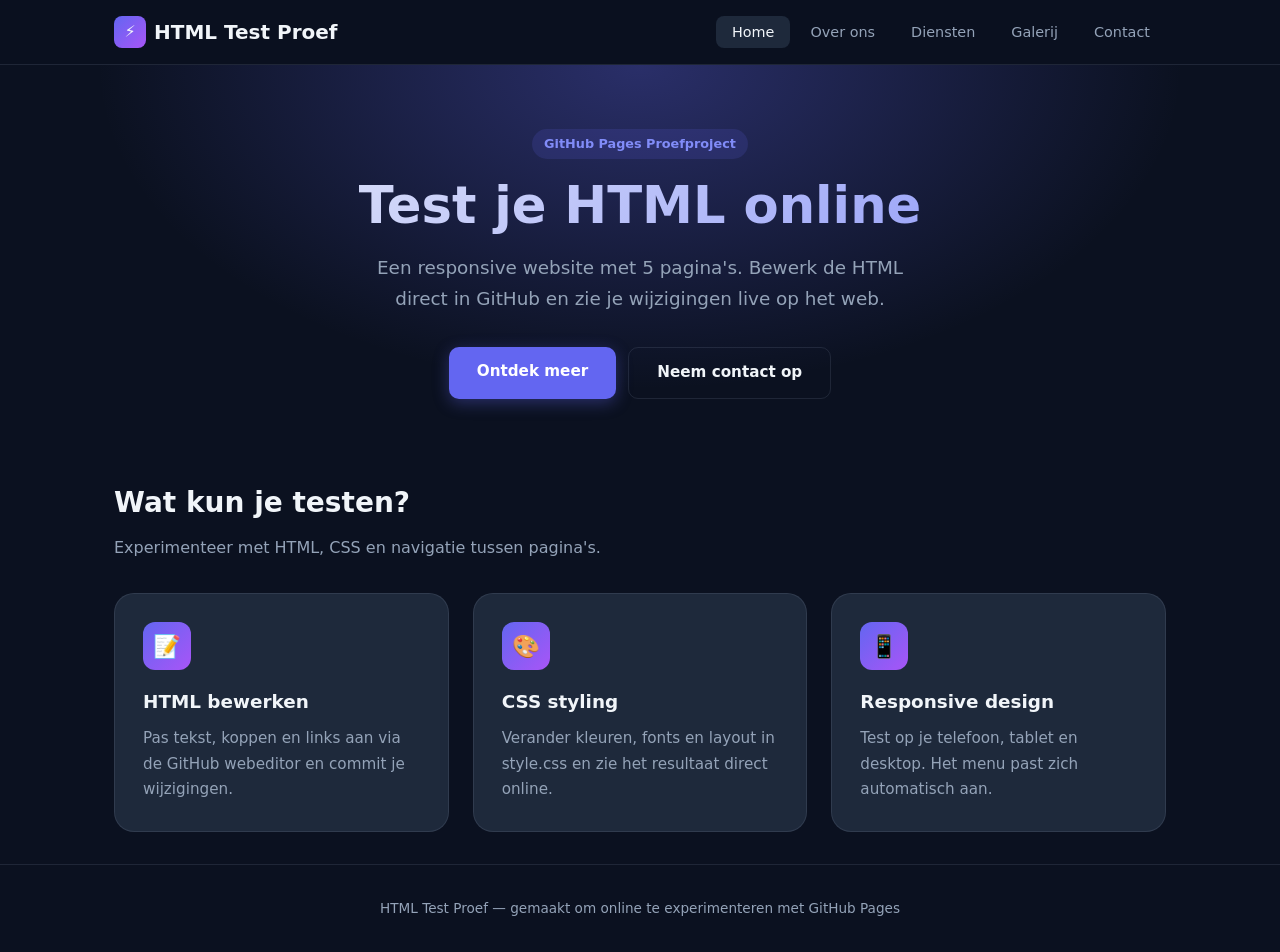
==== index.html @ ba9713c1 "Voeg responsive HTML test proefproject toe met 5 paginas Co-authored-by: Cursor <cursoragent@cursor." ====
<!DOCTYPE html>
<html lang="nl">
<head>
  <meta charset="UTF-8">
  <meta name="viewport" content="width=device-width, initial-scale=1.0">
  <title>Home — HTML Test Proef</title>
  <link rel="stylesheet" href="style.css">
</head>
<body>

  <header class="site-header">
    <nav class="nav-container">
      <a href="index.html" class="logo">
        <span class="logo-icon">⚡</span>
        HTML Test Proef
      </a>
      <button class="nav-toggle" aria-label="Menu">☰</button>
      <ul class="nav-links">
        <li><a href="index.html">Home</a></li>
        <li><a href="pagina2.html">Over ons</a></li>
        <li><a href="pagina3.html">Diensten</a></li>
        <li><a href="pagina4.html">Galerij</a></li>
        <li><a href="pagina5.html">Contact</a></li>
      </ul>
    </nav>
  </header>

  <main>
    <section class="hero">
      <span class="badge">GitHub Pages Proefproject</span>
      <h1>Test je HTML online</h1>
      <p>Een responsive website met 5 pagina's. Bewerk de HTML direct in GitHub en zie je wijzigingen live op het web.</p>
      <div class="btn-group">
        <a href="pagina2.html" class="btn">Ontdek meer</a>
        <a href="pagina5.html" class="btn btn-outline">Neem contact op</a>
      </div>
    </section>

    <section class="container">
      <h2 class="section-title">Wat kun je testen?</h2>
      <p class="section-subtitle">Experimenteer met HTML, CSS en navigatie tussen pagina's.</p>

      <div class="cards">
        <div class="card">
          <div class="card-icon">📝</div>
          <h3>HTML bewerken</h3>
          <p>Pas tekst, koppen en links aan via de GitHub webeditor en commit je wijzigingen.</p>
        </div>
        <div class="card">
          <div class="card-icon">🎨</div>
          <h3>CSS styling</h3>
          <p>Verander kleuren, fonts en layout in style.css en zie het resultaat direct online.</p>
        </div>
        <div class="card">
          <div class="card-icon">📱</div>
          <h3>Responsive design</h3>
          <p>Test op je telefoon, tablet en desktop. Het menu past zich automatisch aan.</p>
        </div>
      </div>
    </section>
  </main>

  <footer class="site-footer">
    <p>HTML Test Proef — gemaakt om online te experimenteren met GitHub Pages</p>
  </footer>

  <script src="script.js"></script>
</body>
</html>
---- style.css ----
/* ===== Variables ===== */
:root {
  --bg: #0b1120;
  --bg-soft: #111827;
  --card: #1e293b;
  --card-hover: #273449;
  --accent: #6366f1;
  --accent-light: #818cf8;
  --accent-glow: rgba(99, 102, 241, 0.35);
  --success: #34d399;
  --text: #f1f5f9;
  --muted: #94a3b8;
  --border: rgba(148, 163, 184, 0.15);
  --radius: 12px;
  --radius-lg: 20px;
  --shadow: 0 4px 24px rgba(0, 0, 0, 0.3);
  --transition: 0.25s ease;
}

/* ===== Reset & Base ===== */
*,
*::before,
*::after {
  margin: 0;
  padding: 0;
  box-sizing: border-box;
}

html {
  scroll-behavior: smooth;
}

body {
  font-family: 'Segoe UI', system-ui, -apple-system, sans-serif;
  background: var(--bg);
  color: var(--text);
  line-height: 1.7;
  min-height: 100vh;
  display: flex;
  flex-direction: column;
}

a {
  color: var(--accent-light);
  text-decoration: none;
  transition: color var(--transition);
}

a:hover {
  color: var(--text);
}

img {
  max-width: 100%;
  display: block;
}

/* ===== Header & Navigation ===== */
.site-header {
  position: sticky;
  top: 0;
  z-index: 100;
  background: rgba(11, 17, 32, 0.85);
  backdrop-filter: blur(12px);
  border-bottom: 1px solid var(--border);
}

.nav-container {
  max-width: 1100px;
  margin: 0 auto;
  padding: 0 1.5rem;
  display: flex;
  align-items: center;
  justify-content: space-between;
  height: 64px;
}

.logo {
  font-size: 1.25rem;
  font-weight: 700;
  color: var(--text);
  display: flex;
  align-items: center;
  gap: 0.5rem;
}

.logo-icon {
  width: 32px;
  height: 32px;
  background: linear-gradient(135deg, var(--accent), #a855f7);
  border-radius: 8px;
  display: flex;
  align-items: center;
  justify-content: center;
  font-size: 1rem;
}

.nav-links {
  display: flex;
  gap: 0.25rem;
  list-style: none;
}

.nav-links a {
  color: var(--muted);
  padding: 0.5rem 1rem;
  border-radius: 8px;
  font-size: 0.9rem;
  font-weight: 500;
  transition: all var(--transition);
}

.nav-links a:hover,
.nav-links a.active {
  color: var(--text);
  background: var(--card);
}

.nav-toggle {
  display: none;
  background: none;
  border: none;
  color: var(--text);
  font-size: 1.5rem;
  cursor: pointer;
  padding: 0.25rem;
}

/* ===== Main Content ===== */
main {
  flex: 1;
}

.container {
  max-width: 1100px;
  margin: 0 auto;
  padding: 2rem 1.5rem;
}

/* ===== Hero Section ===== */
.hero {
  text-align: center;
  padding: 4rem 1.5rem 3rem;
  background: radial-gradient(ellipse at 50% 0%, var(--accent-glow), transparent 60%);
}

.hero h1 {
  font-size: clamp(2rem, 5vw, 3.2rem);
  font-weight: 800;
  line-height: 1.2;
  margin-bottom: 1rem;
  background: linear-gradient(135deg, var(--text), var(--accent-light));
  -webkit-background-clip: text;
  -webkit-text-fill-color: transparent;
  background-clip: text;
}

.hero p {
  color: var(--muted);
  font-size: 1.15rem;
  max-width: 560px;
  margin: 0 auto 2rem;
}

.btn {
  display: inline-block;
  padding: 0.75rem 1.75rem;
  background: var(--accent);
  color: white;
  border-radius: 10px;
  font-weight: 600;
  font-size: 0.95rem;
  border: none;
  cursor: pointer;
  transition: all var(--transition);
  box-shadow: 0 4px 16px var(--accent-glow);
}

.btn:hover {
  background: var(--accent-light);
  color: white;
  transform: translateY(-2px);
  box-shadow: 0 6px 24px var(--accent-glow);
}

.btn-outline {
  background: transparent;
  border: 1px solid var(--border);
  box-shadow: none;
  color: var(--text);
  margin-left: 0.75rem;
}

.btn-outline:hover {
  background: var(--card);
  border-color: var(--accent);
  color: var(--text);
}

/* ===== Cards Grid ===== */
.section-title {
  font-size: 1.75rem;
  font-weight: 700;
  margin-bottom: 0.5rem;
}

.section-subtitle {
  color: var(--muted);
  margin-bottom: 2rem;
}

.cards {
  display: grid;
  grid-template-columns: repeat(auto-fit, minmax(280px, 1fr));
  gap: 1.5rem;
}

.card {
  background: var(--card);
  border: 1px solid var(--border);
  border-radius: var(--radius-lg);
  padding: 1.75rem;
  transition: all var(--transition);
}

.card:hover {
  background: var(--card-hover);
  transform: translateY(-4px);
  box-shadow: var(--shadow);
}

.card-icon {
  width: 48px;
  height: 48px;
  background: linear-gradient(135deg, var(--accent), #a855f7);
  border-radius: 12px;
  display: flex;
  align-items: center;
  justify-content: center;
  font-size: 1.4rem;
  margin-bottom: 1rem;
}

.card h3 {
  font-size: 1.15rem;
  margin-bottom: 0.5rem;
}

.card p {
  color: var(--muted);
  font-size: 0.95rem;
}

/* ===== Page Header (subpages) ===== */
.page-header {
  padding: 3rem 1.5rem 2rem;
  text-align: center;
  background: radial-gradient(ellipse at 50% 0%, var(--accent-glow), transparent 60%);
}

.page-header h1 {
  font-size: clamp(1.75rem, 4vw, 2.5rem);
  font-weight: 800;
  margin-bottom: 0.5rem;
}

.page-header p {
  color: var(--muted);
  max-width: 500px;
  margin: 0 auto;
}

/* ===== Gallery ===== */
.gallery {
  display: grid;
  grid-template-columns: repeat(auto-fit, minmax(240px, 1fr));
  gap: 1rem;
}

.gallery-item {
  aspect-ratio: 4 / 3;
  border-radius: var(--radius);
  overflow: hidden;
  position: relative;
  border: 1px solid var(--border);
}

.gallery-item .placeholder {
  width: 100%;
  height: 100%;
  display: flex;
  align-items: center;
  justify-content: center;
  font-size: 2.5rem;
  color: white;
  font-weight: 700;
}

.gallery-item:nth-child(1) .placeholder { background: linear-gradient(135deg, #6366f1, #8b5cf6); }
.gallery-item:nth-child(2) .placeholder { background: linear-gradient(135deg, #ec4899, #f43f5e); }
.gallery-item:nth-child(3) .placeholder { background: linear-gradient(135deg, #14b8a6, #06b6d4); }
.gallery-item:nth-child(4) .placeholder { background: linear-gradient(135deg, #f59e0b, #ef4444); }
.gallery-item:nth-child(5) .placeholder { background: linear-gradient(135deg, #3b82f6, #6366f1); }
.gallery-item:nth-child(6) .placeholder { background: linear-gradient(135deg, #a855f7, #ec4899); }

.gallery-caption {
  position: absolute;
  bottom: 0;
  left: 0;
  right: 0;
  padding: 0.75rem 1rem;
  background: linear-gradient(transparent, rgba(0, 0, 0, 0.7));
  font-size: 0.85rem;
}

/* ===== Contact Form ===== */
.form-group {
  margin-bottom: 1.25rem;
}

.form-group label {
  display: block;
  margin-bottom: 0.4rem;
  font-size: 0.9rem;
  font-weight: 500;
}

.form-group input,
.form-group textarea,
.form-group select {
  width: 100%;
  padding: 0.75rem 1rem;
  background: var(--bg-soft);
  border: 1px solid var(--border);
  border-radius: 10px;
  color: var(--text);
  font-family: inherit;
  font-size: 0.95rem;
  transition: border-color var(--transition);
}

.form-group input:focus,
.form-group textarea:focus,
.form-group select:focus {
  outline: none;
  border-color: var(--accent);
  box-shadow: 0 0 0 3px var(--accent-glow);
}

.form-group textarea {
  min-height: 120px;
  resize: vertical;
}

.form-card {
  max-width: 560px;
  margin: 0 auto;
  background: var(--card);
  border: 1px solid var(--border);
  border-radius: var(--radius-lg);
  padding: 2rem;
}

/* ===== Info List ===== */
.info-list {
  list-style: none;
  display: flex;
  flex-direction: column;
  gap: 1rem;
}

.info-list li {
  display: flex;
  align-items: center;
  gap: 1rem;
  padding: 1rem 1.25rem;
  background: var(--card);
  border: 1px solid var(--border);
  border-radius: var(--radius);
}

.info-list .icon {
  font-size: 1.3rem;
}

/* ===== Footer ===== */
.site-footer {
  border-top: 1px solid var(--border);
  padding: 2rem 1.5rem;
  text-align: center;
  color: var(--muted);
  font-size: 0.85rem;
}

.site-footer a {
  color: var(--accent-light);
}

/* ===== Badge ===== */
.badge {
  display: inline-block;
  padding: 0.25rem 0.75rem;
  background: rgba(99, 102, 241, 0.15);
  color: var(--accent-light);
  border-radius: 20px;
  font-size: 0.8rem;
  font-weight: 600;
  margin-bottom: 1rem;
}

/* ===== Responsive ===== */
@media (max-width: 768px) {
  .nav-toggle {
    display: block;
  }

  .nav-links {
    display: none;
    position: absolute;
    top: 64px;
    left: 0;
    right: 0;
    flex-direction: column;
    background: var(--bg-soft);
    border-bottom: 1px solid var(--border);
    padding: 0.75rem;
    gap: 0.25rem;
  }

  .nav-links.open {
    display: flex;
  }

  .nav-links a {
    padding: 0.75rem 1rem;
  }

  .btn-outline {
    margin-left: 0;
    margin-top: 0.75rem;
    display: block;
  }

  .hero {
    padding: 2.5rem 1.5rem 2rem;
  }

  .hero .btn-group {
    display: flex;
    flex-direction: column;
    gap: 0.75rem;
    align-items: center;
  }
}

@media (min-width: 769px) {
  .hero .btn-group {
    display: inline-flex;
    gap: 0;
  }
}
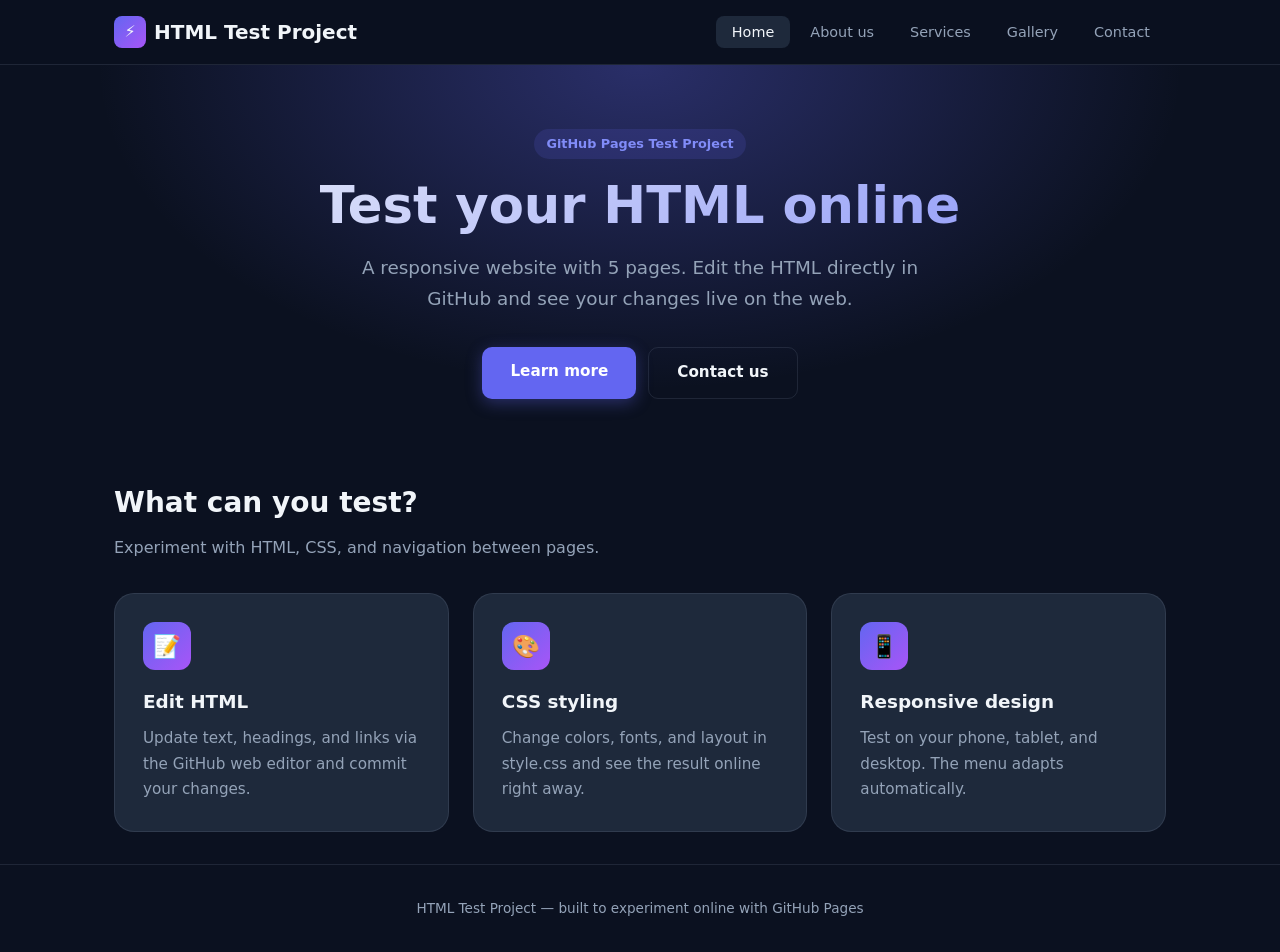
==== commit c794a282: "Translate entire project from Dutch to English - Update all 5 HTML pages with English content and na" ====
--- a/index.html
+++ b/index.html
@@ -1,9 +1,9 @@
 <!DOCTYPE html>
-<html lang="nl">
+<html lang="en">
 <head>
   <meta charset="UTF-8">
   <meta name="viewport" content="width=device-width, initial-scale=1.0">
-  <title>Home — HTML Test Proef</title>
+  <title>Home — HTML Test Project</title>
   <link rel="stylesheet" href="style.css">
 </head>
 <body>
@@ -12,14 +12,14 @@
     <nav class="nav-container">
       <a href="index.html" class="logo">
         <span class="logo-icon">⚡</span>
-        HTML Test Proef
+        HTML Test Project
       </a>
       <button class="nav-toggle" aria-label="Menu">☰</button>
       <ul class="nav-links">
         <li><a href="index.html">Home</a></li>
-        <li><a href="pagina2.html">Over ons</a></li>
-        <li><a href="pagina3.html">Diensten</a></li>
-        <li><a href="pagina4.html">Galerij</a></li>
+        <li><a href="pagina2.html">About us</a></li>
+        <li><a href="pagina3.html">Services</a></li>
+        <li><a href="pagina4.html">Gallery</a></li>
         <li><a href="pagina5.html">Contact</a></li>
       </ul>
     </nav>
@@ -27,41 +27,41 @@
 
   <main>
     <section class="hero">
-      <span class="badge">GitHub Pages Proefproject</span>
-      <h1>Test je HTML online</h1>
-      <p>Een responsive website met 5 pagina's. Bewerk de HTML direct in GitHub en zie je wijzigingen live op het web.</p>
+      <span class="badge">GitHub Pages Test Project</span>
+      <h1>Test your HTML online</h1>
+      <p>A responsive website with 5 pages. Edit the HTML directly in GitHub and see your changes live on the web.</p>
       <div class="btn-group">
-        <a href="pagina2.html" class="btn">Ontdek meer</a>
-        <a href="pagina5.html" class="btn btn-outline">Neem contact op</a>
+        <a href="pagina2.html" class="btn">Learn more</a>
+        <a href="pagina5.html" class="btn btn-outline">Contact us</a>
       </div>
     </section>
 
     <section class="container">
-      <h2 class="section-title">Wat kun je testen?</h2>
-      <p class="section-subtitle">Experimenteer met HTML, CSS en navigatie tussen pagina's.</p>
+      <h2 class="section-title">What can you test?</h2>
+      <p class="section-subtitle">Experiment with HTML, CSS, and navigation between pages.</p>
 
       <div class="cards">
         <div class="card">
           <div class="card-icon">📝</div>
-          <h3>HTML bewerken</h3>
-          <p>Pas tekst, koppen en links aan via de GitHub webeditor en commit je wijzigingen.</p>
+          <h3>Edit HTML</h3>
+          <p>Update text, headings, and links via the GitHub web editor and commit your changes.</p>
         </div>
         <div class="card">
           <div class="card-icon">🎨</div>
           <h3>CSS styling</h3>
-          <p>Verander kleuren, fonts en layout in style.css en zie het resultaat direct online.</p>
+          <p>Change colors, fonts, and layout in style.css and see the result online right away.</p>
         </div>
         <div class="card">
           <div class="card-icon">📱</div>
           <h3>Responsive design</h3>
-          <p>Test op je telefoon, tablet en desktop. Het menu past zich automatisch aan.</p>
+          <p>Test on your phone, tablet, and desktop. The menu adapts automatically.</p>
         </div>
       </div>
     </section>
   </main>
 
   <footer class="site-footer">
-    <p>HTML Test Proef — gemaakt om online te experimenteren met GitHub Pages</p>
+    <p>HTML Test Project — built to experiment online with GitHub Pages</p>
   </footer>
 
   <script src="script.js"></script>
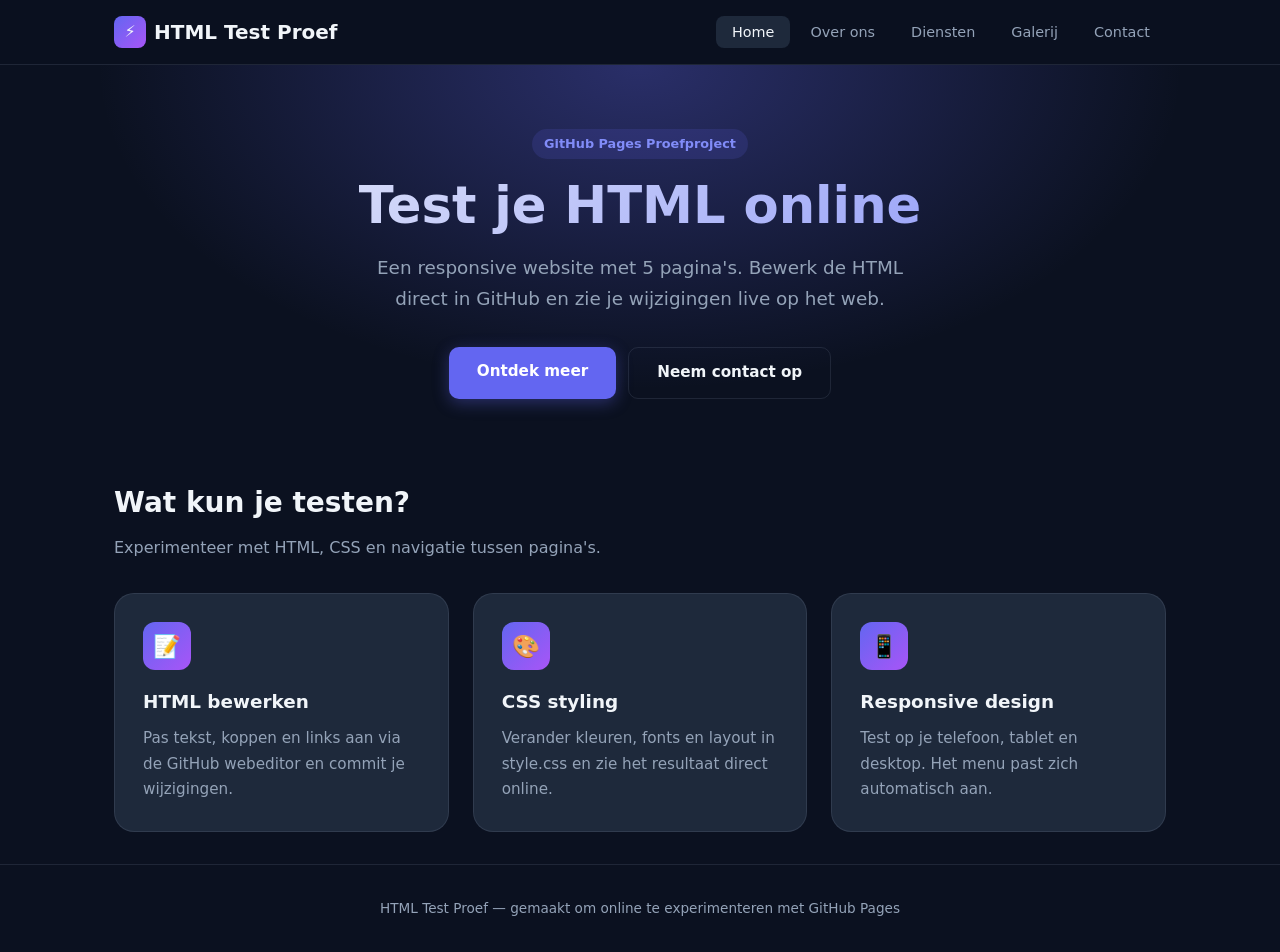
==== commit b95f8856: "Change head element" ====
--- a/index.html
+++ b/index.html
@@ -1,9 +1,9 @@
 <!DOCTYPE html>
-<html lang="en">
+<html lang="nl">
 <head>
   <meta charset="UTF-8">
   <meta name="viewport" content="width=device-width, initial-scale=1.0">
-  <title>Home — HTML Test Project</title>
+  <title>Netfriending NOT Networking</title>
   <link rel="stylesheet" href="style.css">
 </head>
 <body>
@@ -12,14 +12,14 @@
     <nav class="nav-container">
       <a href="index.html" class="logo">
         <span class="logo-icon">⚡</span>
-        HTML Test Project
+        HTML Test Proef
       </a>
       <button class="nav-toggle" aria-label="Menu">☰</button>
       <ul class="nav-links">
         <li><a href="index.html">Home</a></li>
-        <li><a href="pagina2.html">About us</a></li>
-        <li><a href="pagina3.html">Services</a></li>
-        <li><a href="pagina4.html">Gallery</a></li>
+        <li><a href="pagina2.html">Over ons</a></li>
+        <li><a href="pagina3.html">Diensten</a></li>
+        <li><a href="pagina4.html">Galerij</a></li>
         <li><a href="pagina5.html">Contact</a></li>
       </ul>
     </nav>
@@ -27,41 +27,41 @@
 
   <main>
     <section class="hero">
-      <span class="badge">GitHub Pages Test Project</span>
-      <h1>Test your HTML online</h1>
-      <p>A responsive website with 5 pages. Edit the HTML directly in GitHub and see your changes live on the web.</p>
+      <span class="badge">GitHub Pages Proefproject</span>
+      <h1>Test je HTML online</h1>
+      <p>Een responsive website met 5 pagina's. Bewerk de HTML direct in GitHub en zie je wijzigingen live op het web.</p>
       <div class="btn-group">
-        <a href="pagina2.html" class="btn">Learn more</a>
-        <a href="pagina5.html" class="btn btn-outline">Contact us</a>
+        <a href="pagina2.html" class="btn">Ontdek meer</a>
+        <a href="pagina5.html" class="btn btn-outline">Neem contact op</a>
       </div>
     </section>
 
     <section class="container">
-      <h2 class="section-title">What can you test?</h2>
-      <p class="section-subtitle">Experiment with HTML, CSS, and navigation between pages.</p>
+      <h2 class="section-title">Wat kun je testen?</h2>
+      <p class="section-subtitle">Experimenteer met HTML, CSS en navigatie tussen pagina's.</p>
 
       <div class="cards">
         <div class="card">
           <div class="card-icon">📝</div>
-          <h3>Edit HTML</h3>
-          <p>Update text, headings, and links via the GitHub web editor and commit your changes.</p>
+          <h3>HTML bewerken</h3>
+          <p>Pas tekst, koppen en links aan via de GitHub webeditor en commit je wijzigingen.</p>
         </div>
         <div class="card">
           <div class="card-icon">🎨</div>
           <h3>CSS styling</h3>
-          <p>Change colors, fonts, and layout in style.css and see the result online right away.</p>
+          <p>Verander kleuren, fonts en layout in style.css en zie het resultaat direct online.</p>
         </div>
         <div class="card">
           <div class="card-icon">📱</div>
           <h3>Responsive design</h3>
-          <p>Test on your phone, tablet, and desktop. The menu adapts automatically.</p>
+          <p>Test op je telefoon, tablet en desktop. Het menu past zich automatisch aan.</p>
         </div>
       </div>
     </section>
   </main>
 
   <footer class="site-footer">
-    <p>HTML Test Project — built to experiment online with GitHub Pages</p>
+    <p>HTML Test Proef — gemaakt om online te experimenteren met GitHub Pages</p>
   </footer>
 
   <script src="script.js"></script>
